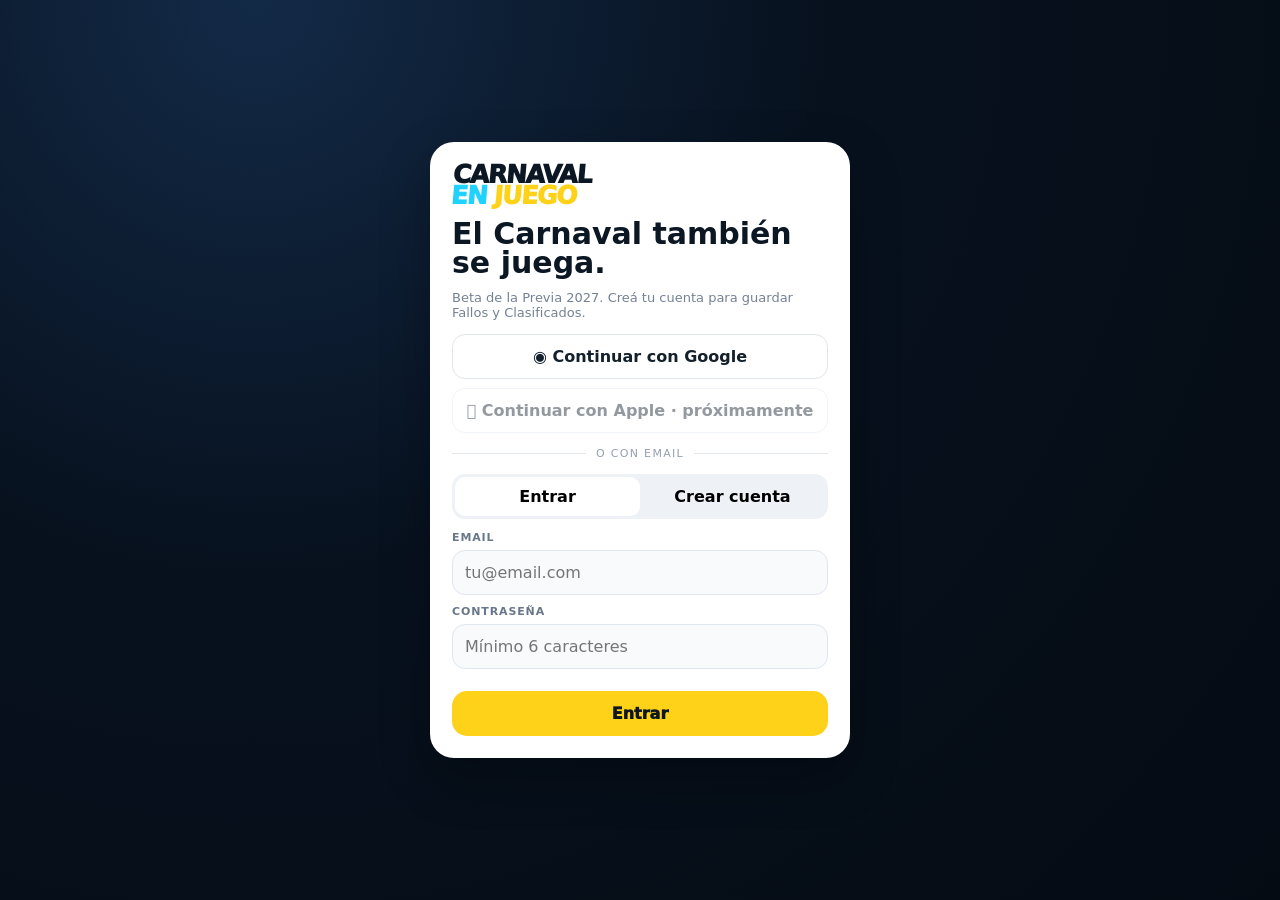
==== index (1).html @ a0b7b7b4 "Add files via upload" ====
<!doctype html>
<html lang="es">
<head>
<meta charset="utf-8">
<meta name="viewport" content="width=device-width,initial-scale=1,viewport-fit=cover">
<title>Carnaval en Juego</title>
<style>
:root{--bg:#07111e;--bg2:#0c1829;--card:#fff;--ink:#0c1724;--muted:#728094;--blue:#1477ff;--cyan:#21d2ff;--yellow:#ffd21a;--white:#f7fbff;--green:#18a66b;--red:#b6344b}
*{box-sizing:border-box}body{margin:0;font-family:Inter,ui-sans-serif,system-ui,-apple-system,BlinkMacSystemFont,"Segoe UI",sans-serif;background:radial-gradient(circle at 20% 0%,#132a47 0,#07111e 42%,#050b13 100%);color:var(--white);min-height:100vh}button,input,select{font:inherit}.hidden{display:none!important}.shell{max-width:470px;margin:0 auto;min-height:100vh;background:linear-gradient(180deg,#091522,#07111e);position:relative}.top{position:sticky;top:0;z-index:20;padding:12px 16px 10px;background:rgba(7,17,30,.96);border-bottom:1px solid rgba(255,255,255,.06)}.brand{display:flex;justify-content:space-between;align-items:center;gap:10px}.logo{font-weight:1000;line-height:.84;font-size:25px;letter-spacing:-.05em;transform:skew(-5deg)}.logo .b{color:var(--cyan)}.logo .c{color:var(--yellow)}.mini{font-size:10px;text-transform:uppercase;letter-spacing:.13em;color:#9cafc3}.screen{display:none;padding:14px 14px 98px}.screen.active{display:block}.page-title{font-size:28px;line-height:1;margin:6px 2px 6px;letter-spacing:-.04em}.page-sub{font-size:13px;color:#9cafc3;margin:0 2px 14px}.card{background:#fff;color:var(--ink);border-radius:20px;padding:16px;margin-bottom:12px;box-shadow:0 12px 30px rgba(0,0,0,.18)}.dark{background:#0f1d2e;color:#fff;border:1px solid rgba(255,255,255,.08)}.hero{overflow:hidden;position:relative;border-radius:24px;padding:22px;min-height:190px;background:radial-gradient(circle at 88% 16%,rgba(255,210,26,.28),transparent 24%),linear-gradient(145deg,#172c49,#0b1524 72%);border:1px solid rgba(255,255,255,.07)}.hero h1{font-size:35px;line-height:.95;margin:8px 0 12px;letter-spacing:-.05em}.hero p{color:#c0ccda;font-size:14px;line-height:1.45;max-width:320px}.kicker{font-size:11px;text-transform:uppercase;letter-spacing:.14em;font-weight:900;color:var(--yellow)}.row{display:flex;align-items:center;gap:12px}.space{justify-content:space-between}.title{font-size:16px;font-weight:900}.meta{font-size:12px;color:var(--muted)}.cta,.submit{border:0;border-radius:15px;padding:13px 16px;background:var(--yellow);color:#0d1722;font-weight:1000;cursor:pointer}.submit{width:100%;margin-top:12px}.cta.secondary{background:transparent;color:#fff;border:1px solid rgba(255,255,255,.18)}.cta.small{padding:8px 10px;border-radius:11px;font-size:12px}.cta.danger{background:#ffe7eb;color:#96273b}.bottom{position:fixed;bottom:0;left:50%;transform:translateX(-50%);width:min(470px,100%);z-index:30;display:grid;grid-template-columns:repeat(5,1fr);background:rgba(255,255,255,.98);border-top:1px solid #e6ebf0;padding:8px 4px calc(8px + env(safe-area-inset-bottom));box-shadow:0 -10px 24px rgba(0,0,0,.12)}.nav{border:0;background:transparent;color:#687687;font-size:10px;font-weight:800;display:flex;flex-direction:column;align-items:center;gap:4px}.nav span{font-size:20px}.nav.active{color:#101a27}.field{margin:10px 0}.field label{display:block;font-size:11px;font-weight:900;text-transform:uppercase;letter-spacing:.08em;color:#69778a;margin-bottom:6px}.field input,.field select{width:100%;border:1px solid #dfe6ee;border-radius:13px;padding:12px;background:#f8fafc;color:#14202c;outline:none}.auth{min-height:100vh;display:grid;place-items:center;padding:24px}.authbox{width:min(420px,100%);background:#fff;color:var(--ink);border-radius:24px;padding:22px;box-shadow:0 20px 50px rgba(0,0,0,.3)}.authbox h1{font-size:30px;line-height:.95;margin:14px 0 8px}.authbox p{color:#748195;font-size:13px}.auth-tabs{display:grid;grid-template-columns:1fr 1fr;background:#eef2f6;padding:3px;border-radius:13px;margin:12px 0}.auth-tabs button{border:0;background:transparent;padding:10px;border-radius:10px;font-weight:900}.auth-tabs button.active{background:#fff}.social{display:grid;gap:9px;margin:14px 0}.social button{width:100%;border:1px solid #dfe6ee;background:#fff;color:#14202c;border-radius:13px;padding:12px;font-weight:900;cursor:pointer;display:flex;align-items:center;justify-content:center;gap:10px}.social button:disabled{opacity:.45;cursor:not-allowed}.divider{display:flex;align-items:center;gap:10px;color:#94a0af;font-size:11px;text-transform:uppercase;letter-spacing:.12em;margin:14px 0}.divider:before,.divider:after{content:"";height:1px;background:#e3e8ee;flex:1}.notice{background:#fff8d7;color:#614d00;border-radius:14px;padding:11px;font-size:12px;margin:10px 0}.success{background:#e9f8f0;color:#146c43}.error{background:#fff0f2;color:#a6293a}.empty{text-align:center;padding:24px 12px;color:#768495}.toast{position:fixed;left:50%;bottom:88px;transform:translateX(-50%) translateY(24px);background:#0e1724;color:#fff;padding:11px 14px;border-radius:12px;opacity:0;pointer-events:none;transition:.2s;z-index:99}.toast.show{opacity:1;transform:translateX(-50%) translateY(0)}.badge{display:inline-flex;align-items:center;border-radius:999px;padding:5px 9px;font-size:10px;font-weight:900;background:#edf2f7;color:#425267}.badge.good{background:#e8f7ef;color:#13744b}.badge.warn{background:#fff4c8;color:#6c5700}.badge.dark{background:#17263a;color:#d9e4f2}.stack{display:grid;gap:9px}.list-row{display:flex;justify-content:space-between;gap:12px;align-items:flex-start;padding:11px 0;border-bottom:1px solid #edf1f5}.list-row:last-child{border-bottom:0}.list-main{min-width:0}.list-title{font-weight:900;font-size:14px}.list-meta{font-size:11px;color:#7a8797;margin-top:3px}.section-head{display:flex;align-items:center;justify-content:space-between;gap:10px;margin-bottom:9px}.section-head h2{font-size:17px;margin:0}.admin-summary{display:grid;grid-template-columns:repeat(2,1fr);gap:8px}.metric{background:#f4f7fa;border-radius:14px;padding:12px}.metric strong{display:block;font-size:24px;line-height:1}.metric span{display:block;font-size:10px;text-transform:uppercase;letter-spacing:.08em;color:#718092;margin-top:5px}.admin-back{border:0;background:transparent;color:#c5d1df;padding:3px 0 10px;font-weight:800}.admin-actions{display:grid;grid-template-columns:1fr 1fr;gap:8px}.subtle{font-size:11px;color:#8794a4;line-height:1.4}.quota-row{display:grid;grid-template-columns:1fr 92px;gap:10px;align-items:center;padding:7px 0}.quota-row input{width:100%;border:1px solid #dfe6ee;border-radius:11px;padding:9px}.toggle{display:flex;align-items:center;gap:8px;font-size:12px;color:#5d6a79}.toggle input{width:auto}.admin-card-title{font-size:18px;font-weight:1000;margin:0 0 5px}.admin-card-sub{font-size:12px;color:#748195;margin:0 0 12px}.linkbtn{border:0;background:none;color:#1267cf;font-weight:900;padding:0;cursor:pointer}.dark .linkbtn{color:#8cc8ff}
</style>
</head>
<body>
<div id="authView" class="auth">
  <div class="authbox">
    <div class="logo"><span>CARNAVAL</span><br><span class="b">EN</span> <span class="c">JUEGO</span></div>
    <h1>El Carnaval también se juega.</h1>
    <p>Beta de la Previa 2027. Creá tu cuenta para guardar Fallos y Clasificados.</p>
    <div class="social">
      <button id="googleBtn" type="button">◉ Continuar con Google</button>
      <button id="appleBtn" type="button" disabled> Continuar con Apple · próximamente</button>
    </div>
    <div class="divider">o con email</div>
    <div class="auth-tabs"><button id="tabLogin" class="active">Entrar</button><button id="tabSignup">Crear cuenta</button></div>
    <div class="field"><label>Email</label><input id="authEmail" type="email" placeholder="tu@email.com" autocomplete="email"></div>
    <div class="field"><label>Contraseña</label><input id="authPassword" type="password" minlength="6" placeholder="Mínimo 6 caracteres" autocomplete="current-password"></div>
    <button id="authSubmit" class="submit">Entrar</button>
    <div id="authNotice" class="notice hidden"></div>
  </div>
</div>
<div id="appView" class="shell hidden">
<header class="top"><div class="brand"><div class="logo"><span>CARNAVAL</span><br><span class="b">EN</span> <span class="c">JUEGO</span></div><div class="mini">PREVIA 2027</div></div></header>
<main>
<section id="inicio" class="screen active"><div class="hero"><div class="kicker">Previa 2027</div><h1>Tu Carnaval empieza antes.</h1><p>Hacé tus Fallos, seguí conjuntos y armá tus Clasificados para la Prueba de Admisión.</p></div><div class="card dark" style="margin-top:14px"><div class="kicker">Prueba de Admisión 2027</div><div class="title" style="font-size:22px;margin-top:6px">10–18 de noviembre</div><div id="homeEventStatus" class="meta">Preparación</div></div></section>
<section id="fallos" class="screen"><h1 class="page-title">Tus Fallos</h1><p class="page-sub">Después de cada actuación podrás registrar tu Fallo.</p><div id="fallosList" class="card"><div class="empty">Todavía no hay actuaciones habilitadas.</div></div></section>
<section id="conjuntos" class="screen"><h1 class="page-title">Conjuntos</h1><p class="page-sub">Participantes de la Prueba de Admisión 2027.</p><div id="ensembleList" class="card"><div class="empty">Todavía no hay conjuntos oficiales cargados.</div></div></section>
<section id="clasificados" class="screen"><h1 class="page-title">Tus Clasificados</h1><p id="predictionSub" class="page-sub">La ronda sigue en preparación.</p><div id="predictionList" class="card"><div class="empty">La habilitaremos cuando estén confirmados participantes y cupos.</div></div></section>
<section id="perfil" class="screen"><h1 class="page-title">Perfil</h1><p class="page-sub">Tu cuenta y preferencias de Carnaval en Juego.</p>
  <div class="card">
    <div class="title" id="profileEmail"></div><div class="meta" style="margin-top:5px">Cuenta autenticada</div>
    <div class="field"><label>Nombre visible</label><input id="profileName" placeholder="Tu nombre o alias"></div>
    <div class="field"><label>Tu conjunto principal</label><select id="profilePrimary"><option value="">No tengo uno</option></select></div>
    <button id="saveProfile" class="submit">Guardar perfil</button>
    <div id="profileNotice" class="notice hidden"></div>
  </div>
  <div id="adminAccessCard" class="card dark hidden"><div class="kicker">Administración</div><div class="title" style="margin:7px 0">Sos administrador</div><div class="meta">Cargá conjuntos, actuaciones, cupos y rubros sin tocar código.</div><button id="openAdmin" class="submit">Abrir panel admin</button></div>
  <button id="logoutBtn" class="cta secondary" style="width:100%">Cerrar sesión</button>
</section>
<section id="admin" class="screen">
  <button id="adminBack" class="admin-back">← Volver a Perfil</button>
  <h1 class="page-title">Panel Admin</h1><p class="page-sub">Configuración operativa de la Prueba de Admisión 2027.</p>
  <div class="card">
    <div class="section-head"><h2>Estado</h2><span id="adminEventBadge" class="badge warn">draft</span></div>
    <div class="admin-summary"><div class="metric"><strong id="metricEnsembles">0</strong><span>Conjuntos</span></div><div class="metric"><strong id="metricPerformances">0</strong><span>Actuaciones</span></div><div class="metric"><strong id="metricRubrics">0</strong><span>Rubros</span></div><div class="metric"><strong id="metricRules">0</strong><span>Cupos</span></div></div>
  </div>
  <div class="card">
    <h2 class="admin-card-title">Evento</h2><p class="admin-card-sub">Mantenelo en borrador hasta que la información esté confirmada.</p>
    <div class="field"><label>Estado del evento</label><select id="eventStatus"><option value="draft">Borrador</option><option value="open">Abierto</option><option value="closed">Cerrado</option><option value="archived">Archivado</option></select></div>
    <button id="saveEvent" class="submit">Guardar estado</button>
  </div>
  <div class="card">
    <h2 class="admin-card-title">Conjuntos</h2><p class="admin-card-sub">Alta de participantes confirmados. No cargamos ninguno hasta tener fuente oficial.</p>
    <div class="field"><label>Categoría</label><select id="ensembleCategory"></select></div>
    <div class="field"><label>Nombre del conjunto</label><input id="ensembleName" placeholder="Ej. La Trasnochada"></div>
    <button id="addEnsemble" class="submit">Agregar a la Prueba</button>
    <div id="adminEnsembleList" style="margin-top:10px"></div>
  </div>
  <div class="card">
    <h2 class="admin-card-title">Actuaciones</h2><p class="admin-card-sub">El horario oficial define automáticamente el corte “Antes de actuar”.</p>
    <div class="field"><label>Conjunto</label><select id="performanceParticipant"></select></div>
    <div class="field"><label>Hora oficial de inicio</label><input id="performanceStart" type="datetime-local"></div>
    <div class="field"><label>Hora estimada de fin</label><input id="performanceEnd" type="datetime-local"></div>
    <div class="field"><label>Escenario / sede</label><input id="performanceVenue" placeholder="Teatro de Verano"></div>
    <div class="field"><label>Etapa / referencia</label><input id="performanceStage" placeholder="Ej. Etapa 3"></div>
    <button id="addPerformance" class="submit">Guardar actuación</button>
    <div id="adminPerformanceList" style="margin-top:10px"></div>
  </div>
  <div class="card">
    <h2 class="admin-card-title">Tus Clasificados</h2><p class="admin-card-sub">Definí apertura, cierre y cantidad exacta de clasificados por categoría.</p>
    <div class="field"><label>Estado de la ronda</label><select id="roundStatus"><option value="draft">Borrador</option><option value="open">Abierta</option><option value="closed">Cerrada</option></select></div>
    <div class="field"><label>Apertura</label><input id="roundOpen" type="datetime-local"></div>
    <div class="field"><label>Cierre</label><input id="roundClose" type="datetime-local"></div>
    <div id="quotaRows"></div>
    <button id="saveRound" class="submit">Guardar ronda y cupos</button>
  </div>
  <div class="card">
    <h2 class="admin-card-title">Rubros de Fallo</h2><p class="admin-card-sub">Los rubros siguen siendo configurables hasta que cerremos el criterio de cada categoría.</p>
    <div class="field"><label>Categoría</label><select id="rubricCategory"></select></div>
    <div class="field"><label>Nombre del rubro</label><input id="rubricLabel" placeholder="Ej. Texto e interpretación"></div>
    <div class="admin-actions"><div class="field"><label>Peso</label><input id="rubricWeight" type="number" min="0.1" step="0.1" value="1"></div><div class="field"><label>Orden</label><input id="rubricOrder" type="number" min="0" step="1" value="1"></div></div>
    <label class="toggle"><input id="rubricActive" type="checkbox"> Activar este rubro para los Fallos</label>
    <button id="addRubric" class="submit">Agregar rubro</button>
    <div id="adminRubricList" style="margin-top:10px"></div>
  </div>
  <div class="card">
    <h2 class="admin-card-title">Historial</h2><p class="admin-card-sub">Últimos cambios hechos desde Administración.</p><div id="adminLogList"><div class="empty">Sin cambios todavía.</div></div>
  </div>
</section>
</main>
<nav class="bottom"><button class="nav active" data-screen="inicio"><span>⌂</span>Inicio</button><button class="nav" data-screen="fallos"><span>✦</span>Tus Fallos</button><button class="nav" data-screen="conjuntos"><span>◉</span>Conjuntos</button><button class="nav" data-screen="clasificados"><span>✓</span>Tus Clasif.</button><button class="nav" data-screen="perfil"><span>●</span>Perfil</button></nav>
</div>
<div id="toast" class="toast"></div>
<script>
const SUPABASE_URL='https://pxuddoytpekeunhuvqgo.supabase.co';
const SUPABASE_KEY='sb_publishable_iucwkSTyUg8_4je67wKQug_0MKK1snb';
const $=s=>document.querySelector(s), $$=s=>[...document.querySelectorAll(s)];
let signupMode=false;
let session=JSON.parse(localStorage.getItem('cej_session')||'null');
let state={categories:[],event:null,round:null,ensembles:[],participants:[],performances:[],rubrics:[],rules:[],profile:null,isAdmin:false,logs:[]};
async function hydrateOAuthSessionFromHash(){if(!location.hash||!location.hash.includes('access_token='))return;const p=new URLSearchParams(location.hash.slice(1));const access_token=p.get('access_token'),refresh_token=p.get('refresh_token');if(!access_token)return;const r=await fetch(SUPABASE_URL+'/auth/v1/user',{headers:{apikey:SUPABASE_KEY,Authorization:'Bearer '+access_token}});if(!r.ok)return;const user=await r.json();session={access_token,refresh_token,user,expires_in:Number(p.get('expires_in')||3600),token_type:p.get('token_type')||'bearer'};localStorage.setItem('cej_session',JSON.stringify(session));history.replaceState({},document.title,location.pathname+location.search)}
function socialLogin(provider){const redirect=location.origin+location.pathname;location.href=SUPABASE_URL+'/auth/v1/authorize?provider='+encodeURIComponent(provider)+'&redirect_to='+encodeURIComponent(redirect)}
function toast(m){const t=$('#toast');t.textContent=m;t.classList.add('show');setTimeout(()=>t.classList.remove('show'),2500)}
function notice(el,msg,type=''){el.textContent=msg;el.className='notice '+type}
function headers(auth=false,extra={}){const h={'apikey':SUPABASE_KEY,'Content-Type':'application/json',...extra};if(auth&&session?.access_token)h.Authorization='Bearer '+session.access_token;return h}
async function authSignup(email,password){const r=await fetch(SUPABASE_URL+'/auth/v1/signup',{method:'POST',headers:headers(),body:JSON.stringify({email,password})});const d=await r.json();if(!r.ok)throw new Error(d.msg||d.message||d.error_description||'No se pudo crear la cuenta');return d}
async function authLogin(email,password){const r=await fetch(SUPABASE_URL+'/auth/v1/token?grant_type=password',{method:'POST',headers:headers(),body:JSON.stringify({email,password})});const d=await r.json();if(!r.ok)throw new Error(d.msg||d.message||d.error_description||'No se pudo iniciar sesión');return d}
async function refreshSession(){if(!session?.refresh_token)return false;const r=await fetch(SUPABASE_URL+'/auth/v1/token?grant_type=refresh_token',{method:'POST',headers:headers(),body:JSON.stringify({refresh_token:session.refresh_token})});if(!r.ok)return false;session=await r.json();localStorage.setItem('cej_session',JSON.stringify(session));return true}
async function request(path,opts={}){let r=await fetch(SUPABASE_URL+path,{...opts,headers:headers(true,opts.headers||{})});if(r.status===401&&await refreshSession())r=await fetch(SUPABASE_URL+path,{...opts,headers:headers(true,opts.headers||{})});let d=null;const txt=await r.text();if(txt){try{d=JSON.parse(txt)}catch{d=txt}}if(!r.ok)throw new Error(d?.message||d?.hint||d?.error_description||String(d)||'Error del servidor');return d}
async function apiGet(table,query=''){return request('/rest/v1/'+table+(query?'?'+query:''),{method:'GET'})}
async function apiInsert(table,obj,query=''){return request('/rest/v1/'+table+(query?'?'+query:''),{method:'POST',headers:{Prefer:'return=representation'},body:JSON.stringify(obj)})}
async function apiPatch(table,query,obj){return request('/rest/v1/'+table+'?'+query,{method:'PATCH',headers:{Prefer:'return=representation'},body:JSON.stringify(obj)})}
async function apiDelete(table,query){return request('/rest/v1/'+table+'?'+query,{method:'DELETE',headers:{Prefer:'return=representation'}})}
function slugify(s){return s.normalize('NFD').replace(/[\u0300-\u036f]/g,'').toLowerCase().replace(/[^a-z0-9]+/g,'-').replace(/(^-|-$)/g,'')}
function localToIso(v){return v?new Date(v).toISOString():null}
function isoToLocal(v){if(!v)return'';const d=new Date(v);const off=d.getTimezoneOffset();return new Date(d.getTime()-off*60000).toISOString().slice(0,16)}
function esc(v){return String(v??'').replace(/[&<>'"]/g,c=>({'&':'&amp;','<':'&lt;','>':'&gt;',"'":'&#39;','"':'&quot;'}[c]))}
function showScreen(id){$$('.screen').forEach(x=>x.classList.remove('active'));$('#'+id).classList.add('active');$$('.nav').forEach(x=>x.classList.toggle('active',x.dataset.screen===id))}
function setAuthMode(v){signupMode=v;$('#tabLogin').classList.toggle('active',!v);$('#tabSignup').classList.toggle('active',v);$('#authSubmit').textContent=v?'Crear cuenta':'Entrar';$('#authPassword').setAttribute('autocomplete',v?'new-password':'current-password');$('#authNotice').classList.add('hidden')}
function renderSelectOptions(){const cats=state.categories.map(c=>`<option value="${c.id}">${esc(c.name)}</option>`).join('');$('#ensembleCategory').innerHTML=cats;$('#rubricCategory').innerHTML=cats;$('#profilePrimary').innerHTML='<option value="">No tengo uno</option>'+state.ensembles.map(e=>`<option value="${e.id}">${esc(e.name)}</option>`).join('');$('#performanceParticipant').innerHTML=state.participants.map(p=>{const e=state.ensembles.find(x=>x.id===p.ensemble_id);return `<option value="${p.id}">${esc(e?.name||'Conjunto')}</option>`}).join('')||'<option value="">Sin participantes</option>'}
function renderPublic(){
  $('#homeEventStatus').textContent=state.event?.status==='open'?'Abierto':state.event?.status==='closed'?'Cerrado':'Preparación';
  if(!state.ensembles.length)$('#ensembleList').innerHTML='<div class="empty">Todavía no hay conjuntos oficiales cargados.</div>';else $('#ensembleList').innerHTML=state.ensembles.map(e=>{const c=state.categories.find(x=>x.id===e.category_id);return `<div class="list-row"><div class="list-main"><div class="list-title">${esc(e.name)}</div><div class="list-meta">${esc(c?.name||'')}</div></div></div>`}).join('');
  const enabled=state.performances.filter(p=>p.status==='completed'||(p.fallos_open_at&&new Date(p.fallos_open_at)<=new Date()));
  $('#fallosList').innerHTML=enabled.length?enabled.map(p=>{const ep=state.participants.find(x=>x.id===p.event_participant_id);const e=state.ensembles.find(x=>x.id===ep?.ensemble_id);return `<div class="list-row"><div class="list-main"><div class="list-title">${esc(e?.name||'Conjunto')}</div><div class="list-meta">${new Date(p.scheduled_at).toLocaleString('es-UY')} · ${esc(p.venue||'')}</div></div><span class="badge good">Disponible</span></div>`}).join(''):'<div class="empty">Todavía no hay actuaciones habilitadas.</div>';
  if(!state.round||state.round.status==='draft'){$('#predictionSub').textContent='La ronda sigue en preparación.';$('#predictionList').innerHTML='<div class="empty">La habilitaremos cuando estén confirmados participantes y cupos.</div>'}else{$('#predictionSub').textContent=state.round.status==='open'?'La selección está abierta.':'La selección está cerrada.';$('#predictionList').innerHTML=state.categories.map(c=>{const rule=state.rules.find(r=>r.category_id===c.id);return `<div class="list-row"><div class="list-main"><div class="list-title">${esc(c.name)}</div><div class="list-meta">${rule?.selection_quota?`Elegí ${rule.selection_quota}`:'Cupo pendiente'}</div></div></div>`}).join('')}
}
function renderProfile(){$('#profileEmail').textContent=session?.user?.email||'Usuario';$('#profileName').value=state.profile?.display_name||'';$('#profilePrimary').value=state.profile?.primary_ensemble_id||'';$('#adminAccessCard').classList.toggle('hidden',!state.isAdmin)}
function renderAdmin(){if(!state.isAdmin)return;$('#metricEnsembles').textContent=state.ensembles.length;$('#metricPerformances').textContent=state.performances.length;$('#metricRubrics').textContent=state.rubrics.length;$('#metricRules').textContent=state.rules.filter(r=>r.selection_quota).length;$('#adminEventBadge').textContent=state.event?.status||'draft';$('#adminEventBadge').className='badge '+(state.event?.status==='open'?'good':'warn');$('#eventStatus').value=state.event?.status||'draft';$('#roundStatus').value=state.round?.status||'draft';$('#roundOpen').value=isoToLocal(state.round?.opens_at);$('#roundClose').value=isoToLocal(state.round?.closes_at);
  $('#adminEnsembleList').innerHTML=state.participants.length?state.participants.map(p=>{const e=state.ensembles.find(x=>x.id===p.ensemble_id),c=state.categories.find(x=>x.id===e?.category_id);return `<div class="list-row"><div class="list-main"><div class="list-title">${esc(e?.name)}</div><div class="list-meta">${esc(c?.name)} · ${esc(p.status)}</div></div><span class="badge">${esc(p.status)}</span></div>`}).join(''):'<div class="empty">Sin conjuntos cargados.</div>';
  $('#adminPerformanceList').innerHTML=state.performances.length?state.performances.slice().sort((a,b)=>new Date(a.scheduled_at)-new Date(b.scheduled_at)).map(p=>{const ep=state.participants.find(x=>x.id===p.event_participant_id),e=state.ensembles.find(x=>x.id===ep?.ensemble_id);return `<div class="list-row"><div class="list-main"><div class="list-title">${esc(e?.name)}</div><div class="list-meta">${new Date(p.scheduled_at).toLocaleString('es-UY')} · ${esc(p.venue||'Sin sede')} · ${esc(p.status)}</div></div></div>`}).join(''):'<div class="empty">Sin actuaciones.</div>';
  $('#quotaRows').innerHTML=state.categories.map(c=>{const r=state.rules.find(x=>x.category_id===c.id);return `<div class="quota-row"><div><div class="list-title">${esc(c.name)}</div><div class="list-meta">Cantidad exacta</div></div><input class="quotaInput" data-category="${c.id}" type="number" min="1" step="1" value="${r?.selection_quota||''}" placeholder="—"></div>`}).join('');
  const rc=$('#rubricCategory').value||state.categories[0]?.id;const rr=state.rubrics.filter(r=>r.category_id===rc).sort((a,b)=>a.sort_order-b.sort_order);$('#adminRubricList').innerHTML=rr.length?rr.map(r=>`<div class="list-row"><div class="list-main"><div class="list-title">${esc(r.label)}</div><div class="list-meta">Peso ${r.weight} · Orden ${r.sort_order}</div></div><button class="cta small ${r.is_active?'':'secondary'} rubricToggle" data-id="${r.id}" data-active="${r.is_active}">${r.is_active?'Activo':'Inactivo'}</button></div>`).join(''):'<div class="empty">Sin rubros en esta categoría.</div>';
  $$('.rubricToggle').forEach(b=>b.onclick=()=>toggleRubric(b.dataset.id,b.dataset.active!=='true'));
  $('#adminLogList').innerHTML=state.logs.length?state.logs.map(l=>`<div class="list-row"><div class="list-main"><div class="list-title">${esc(l.operation)} · ${esc(l.table_name)}</div><div class="list-meta">${new Date(l.changed_at).toLocaleString('es-UY')}</div></div></div>`).join(''):'<div class="empty">Sin cambios todavía.</div>';
}
async function loadState(){if(!session?.user)return;try{const [cats,events,rounds,ens,parts,perfs,rubs,rules,profiles,admins]=await Promise.all([
    apiGet('categories','select=*&order=sort_order.asc'),apiGet('events','select=*&slug=eq.prueba-admision&limit=1'),apiGet('prediction_rounds','select=*&slug=eq.clasificados-admision&limit=1'),apiGet('ensembles','select=*&order=name.asc'),apiGet('event_participants','select=*&order=sort_order.asc'),apiGet('performances','select=*&order=scheduled_at.asc'),apiGet('rubrics','select=*&order=sort_order.asc'),apiGet('prediction_round_category_rules','select=*'),apiGet('profiles','select=*&user_id=eq.'+session.user.id),apiGet('admin_users','select=user_id&user_id=eq.'+session.user.id)
  ]);state.categories=cats||[];state.event=events?.[0]||null;state.round=rounds?.[0]||null;state.ensembles=ens||[];state.participants=parts||[];state.performances=perfs||[];state.rubrics=rubs||[];state.rules=rules||[];state.profile=profiles?.[0]||null;state.isAdmin=!!admins?.length;if(state.isAdmin){try{state.logs=await apiGet('admin_change_log','select=id,table_name,operation,changed_at&order=changed_at.desc&limit=12')}catch{state.logs=[]}}renderSelectOptions();renderPublic();renderProfile();renderAdmin()}catch(e){toast(e.message)}}
async function showApp(){if(session?.user){$('#authView').classList.add('hidden');$('#appView').classList.remove('hidden');$('#profileEmail').textContent=session.user.email||'Usuario';await loadState()}else{$('#appView').classList.add('hidden');$('#authView').classList.remove('hidden')}}
async function toggleRubric(id,active){try{await apiPatch('rubrics','id=eq.'+id,{is_active:active});toast(active?'Rubro activado':'Rubro desactivado');await loadState()}catch(e){toast(e.message)}}
$('#tabLogin').onclick=()=>setAuthMode(false);$('#tabSignup').onclick=()=>setAuthMode(true);$('#googleBtn').onclick=()=>socialLogin('google');
$('#authSubmit').onclick=async()=>{const email=$('#authEmail').value.trim(),password=$('#authPassword').value;if(!email||password.length<6)return toast('Completá email y una contraseña de al menos 6 caracteres');$('#authSubmit').disabled=true;$('#authSubmit').textContent='Procesando...';try{if(signupMode){const d=await authSignup(email,password);if(d.access_token){session=d;localStorage.setItem('cej_session',JSON.stringify(session));await showApp()}else{notice($('#authNotice'),'Cuenta creada. Revisá tu email para confirmar el registro y después volvé acá para entrar.','success')}}else{session=await authLogin(email,password);localStorage.setItem('cej_session',JSON.stringify(session));await showApp();toast('Bienvenido')}}catch(e){notice($('#authNotice'),e.message,'error')}finally{$('#authSubmit').disabled=false;$('#authSubmit').textContent=signupMode?'Crear cuenta':'Entrar'}};
$('#logoutBtn').onclick=()=>{session=null;state.isAdmin=false;localStorage.removeItem('cej_session');showApp();toast('Sesión cerrada')};
$$('.nav').forEach(b=>b.onclick=()=>showScreen(b.dataset.screen));$('#openAdmin').onclick=()=>{showScreen('admin');renderAdmin()};$('#adminBack').onclick=()=>showScreen('perfil');
$('#saveProfile').onclick=async()=>{try{const body={display_name:$('#profileName').value.trim()||null,primary_ensemble_id:$('#profilePrimary').value||null,onboarding_complete:true};await apiPatch('profiles','user_id=eq.'+session.user.id,body);notice($('#profileNotice'),'Perfil guardado.','success');await loadState()}catch(e){notice($('#profileNotice'),e.message,'error')}};
$('#saveEvent').onclick=async()=>{if(!state.isAdmin||!state.event)return;try{await apiPatch('events','id=eq.'+state.event.id,{status:$('#eventStatus').value});toast('Evento actualizado');await loadState()}catch(e){toast(e.message)}};
$('#addEnsemble').onclick=async()=>{const name=$('#ensembleName').value.trim(),category_id=$('#ensembleCategory').value;if(!name||!category_id)return toast('Completá categoría y nombre');try{const created=await apiInsert('ensembles',{category_id,name,slug:slugify(name),is_active:true});const e=created?.[0];await apiInsert('event_participants',{event_id:state.event.id,ensemble_id:e.id,status:'registered',sort_order:state.participants.length+1});$('#ensembleName').value='';toast('Conjunto agregado');await loadState()}catch(e){toast(e.message)}};
$('#addPerformance').onclick=async()=>{const event_participant_id=$('#performanceParticipant').value,scheduled_at=localToIso($('#performanceStart').value),scheduled_end_at=localToIso($('#performanceEnd').value);if(!event_participant_id||!scheduled_at)return toast('Elegí conjunto y hora oficial');try{await apiInsert('performances',{event_id:state.event.id,event_participant_id,scheduled_at,scheduled_end_at,fallos_open_at:scheduled_end_at,venue:$('#performanceVenue').value.trim()||null,stage_label:$('#performanceStage').value.trim()||null,status:'scheduled'});$('#performanceStart').value='';$('#performanceEnd').value='';$('#performanceStage').value='';toast('Actuación guardada');await loadState()}catch(e){toast(e.message)}};
$('#saveRound').onclick=async()=>{if(!state.round)return;try{const status=$('#roundStatus').value,opens_at=localToIso($('#roundOpen').value),closes_at=localToIso($('#roundClose').value);if(status==='open'){const missing=state.categories.filter(c=>!Number(document.querySelector(`.quotaInput[data-category="${c.id}"]`)?.value));if(missing.length)return toast('Antes de abrir, cargá todos los cupos')}await apiPatch('prediction_rounds','id=eq.'+state.round.id,{status,opens_at,closes_at});for(const inp of $$('.quotaInput')){const category_id=inp.dataset.category,v=Number(inp.value||0),existing=state.rules.find(r=>r.category_id===category_id&&r.round_id===state.round.id);if(v>0){if(existing)await apiPatch('prediction_round_category_rules','id=eq.'+existing.id,{selection_quota:v});else await apiInsert('prediction_round_category_rules',{round_id:state.round.id,category_id,selection_quota:v})}else if(existing)await apiDelete('prediction_round_category_rules','id=eq.'+existing.id)}toast('Ronda guardada');await loadState()}catch(e){toast(e.message)}};
$('#rubricCategory').onchange=()=>renderAdmin();
$('#addRubric').onclick=async()=>{const category_id=$('#rubricCategory').value,label=$('#rubricLabel').value.trim(),weight=Number($('#rubricWeight').value||1),sort_order=Number($('#rubricOrder').value||0),is_active=$('#rubricActive').checked;if(!category_id||!label)return toast('Completá categoría y rubro');try{await apiInsert('rubrics',{category_id,slug:slugify(label),label,sort_order,weight,is_active});$('#rubricLabel').value='';$('#rubricActive').checked=false;toast('Rubro agregado');await loadState()}catch(e){toast(e.message)}};
(async()=>{await hydrateOAuthSessionFromHash();await showApp()})();
</script>
</body>
</html>
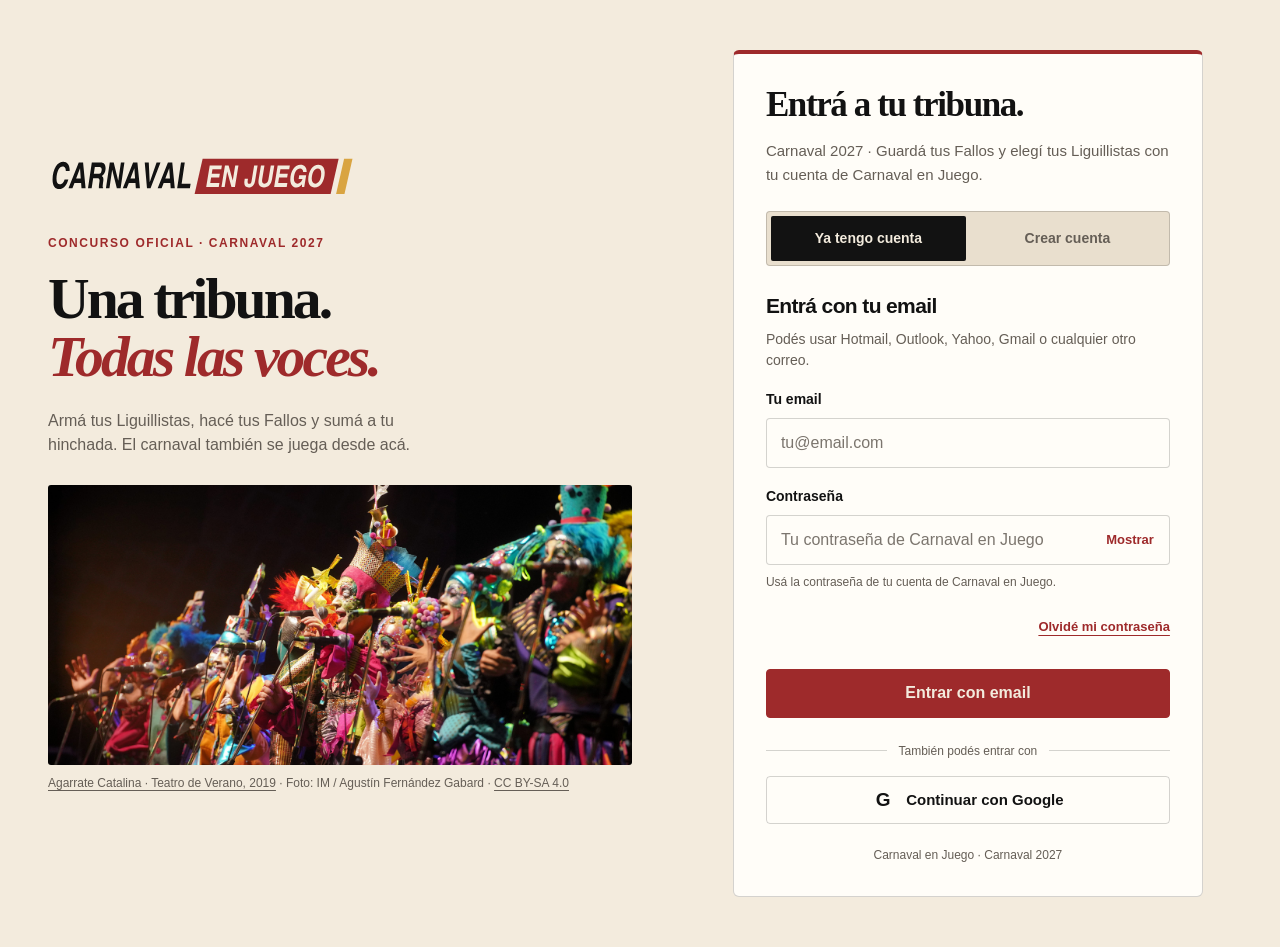
==== commit c8f9f23d: "Fix legacy mobile entry and refresh PWA updates Replace the old index (1).html application with a co" ====
--- a/index (1).html
+++ b/index (1).html
@@ -1,164 +1,8 @@
 <!doctype html>
-<html lang="es">
-<head>
-<meta charset="utf-8">
-<meta name="viewport" content="width=device-width,initial-scale=1,viewport-fit=cover">
-<title>Carnaval en Juego</title>
-<style>
-:root{--bg:#07111e;--bg2:#0c1829;--card:#fff;--ink:#0c1724;--muted:#728094;--blue:#1477ff;--cyan:#21d2ff;--yellow:#ffd21a;--white:#f7fbff;--green:#18a66b;--red:#b6344b}
-*{box-sizing:border-box}body{margin:0;font-family:Inter,ui-sans-serif,system-ui,-apple-system,BlinkMacSystemFont,"Segoe UI",sans-serif;background:radial-gradient(circle at 20% 0%,#132a47 0,#07111e 42%,#050b13 100%);color:var(--white);min-height:100vh}button,input,select{font:inherit}.hidden{display:none!important}.shell{max-width:470px;margin:0 auto;min-height:100vh;background:linear-gradient(180deg,#091522,#07111e);position:relative}.top{position:sticky;top:0;z-index:20;padding:12px 16px 10px;background:rgba(7,17,30,.96);border-bottom:1px solid rgba(255,255,255,.06)}.brand{display:flex;justify-content:space-between;align-items:center;gap:10px}.logo{font-weight:1000;line-height:.84;font-size:25px;letter-spacing:-.05em;transform:skew(-5deg)}.logo .b{color:var(--cyan)}.logo .c{color:var(--yellow)}.mini{font-size:10px;text-transform:uppercase;letter-spacing:.13em;color:#9cafc3}.screen{display:none;padding:14px 14px 98px}.screen.active{display:block}.page-title{font-size:28px;line-height:1;margin:6px 2px 6px;letter-spacing:-.04em}.page-sub{font-size:13px;color:#9cafc3;margin:0 2px 14px}.card{background:#fff;color:var(--ink);border-radius:20px;padding:16px;margin-bottom:12px;box-shadow:0 12px 30px rgba(0,0,0,.18)}.dark{background:#0f1d2e;color:#fff;border:1px solid rgba(255,255,255,.08)}.hero{overflow:hidden;position:relative;border-radius:24px;padding:22px;min-height:190px;background:radial-gradient(circle at 88% 16%,rgba(255,210,26,.28),transparent 24%),linear-gradient(145deg,#172c49,#0b1524 72%);border:1px solid rgba(255,255,255,.07)}.hero h1{font-size:35px;line-height:.95;margin:8px 0 12px;letter-spacing:-.05em}.hero p{color:#c0ccda;font-size:14px;line-height:1.45;max-width:320px}.kicker{font-size:11px;text-transform:uppercase;letter-spacing:.14em;font-weight:900;color:var(--yellow)}.row{display:flex;align-items:center;gap:12px}.space{justify-content:space-between}.title{font-size:16px;font-weight:900}.meta{font-size:12px;color:var(--muted)}.cta,.submit{border:0;border-radius:15px;padding:13px 16px;background:var(--yellow);color:#0d1722;font-weight:1000;cursor:pointer}.submit{width:100%;margin-top:12px}.cta.secondary{background:transparent;color:#fff;border:1px solid rgba(255,255,255,.18)}.cta.small{padding:8px 10px;border-radius:11px;font-size:12px}.cta.danger{background:#ffe7eb;color:#96273b}.bottom{position:fixed;bottom:0;left:50%;transform:translateX(-50%);width:min(470px,100%);z-index:30;display:grid;grid-template-columns:repeat(5,1fr);background:rgba(255,255,255,.98);border-top:1px solid #e6ebf0;padding:8px 4px calc(8px + env(safe-area-inset-bottom));box-shadow:0 -10px 24px rgba(0,0,0,.12)}.nav{border:0;background:transparent;color:#687687;font-size:10px;font-weight:800;display:flex;flex-direction:column;align-items:center;gap:4px}.nav span{font-size:20px}.nav.active{color:#101a27}.field{margin:10px 0}.field label{display:block;font-size:11px;font-weight:900;text-transform:uppercase;letter-spacing:.08em;color:#69778a;margin-bottom:6px}.field input,.field select{width:100%;border:1px solid #dfe6ee;border-radius:13px;padding:12px;background:#f8fafc;color:#14202c;outline:none}.auth{min-height:100vh;display:grid;place-items:center;padding:24px}.authbox{width:min(420px,100%);background:#fff;color:var(--ink);border-radius:24px;padding:22px;box-shadow:0 20px 50px rgba(0,0,0,.3)}.authbox h1{font-size:30px;line-height:.95;margin:14px 0 8px}.authbox p{color:#748195;font-size:13px}.auth-tabs{display:grid;grid-template-columns:1fr 1fr;background:#eef2f6;padding:3px;border-radius:13px;margin:12px 0}.auth-tabs button{border:0;background:transparent;padding:10px;border-radius:10px;font-weight:900}.auth-tabs button.active{background:#fff}.social{display:grid;gap:9px;margin:14px 0}.social button{width:100%;border:1px solid #dfe6ee;background:#fff;color:#14202c;border-radius:13px;padding:12px;font-weight:900;cursor:pointer;display:flex;align-items:center;justify-content:center;gap:10px}.social button:disabled{opacity:.45;cursor:not-allowed}.divider{display:flex;align-items:center;gap:10px;color:#94a0af;font-size:11px;text-transform:uppercase;letter-spacing:.12em;margin:14px 0}.divider:before,.divider:after{content:"";height:1px;background:#e3e8ee;flex:1}.notice{background:#fff8d7;color:#614d00;border-radius:14px;padding:11px;font-size:12px;margin:10px 0}.success{background:#e9f8f0;color:#146c43}.error{background:#fff0f2;color:#a6293a}.empty{text-align:center;padding:24px 12px;color:#768495}.toast{position:fixed;left:50%;bottom:88px;transform:translateX(-50%) translateY(24px);background:#0e1724;color:#fff;padding:11px 14px;border-radius:12px;opacity:0;pointer-events:none;transition:.2s;z-index:99}.toast.show{opacity:1;transform:translateX(-50%) translateY(0)}.badge{display:inline-flex;align-items:center;border-radius:999px;padding:5px 9px;font-size:10px;font-weight:900;background:#edf2f7;color:#425267}.badge.good{background:#e8f7ef;color:#13744b}.badge.warn{background:#fff4c8;color:#6c5700}.badge.dark{background:#17263a;color:#d9e4f2}.stack{display:grid;gap:9px}.list-row{display:flex;justify-content:space-between;gap:12px;align-items:flex-start;padding:11px 0;border-bottom:1px solid #edf1f5}.list-row:last-child{border-bottom:0}.list-main{min-width:0}.list-title{font-weight:900;font-size:14px}.list-meta{font-size:11px;color:#7a8797;margin-top:3px}.section-head{display:flex;align-items:center;justify-content:space-between;gap:10px;margin-bottom:9px}.section-head h2{font-size:17px;margin:0}.admin-summary{display:grid;grid-template-columns:repeat(2,1fr);gap:8px}.metric{background:#f4f7fa;border-radius:14px;padding:12px}.metric strong{display:block;font-size:24px;line-height:1}.metric span{display:block;font-size:10px;text-transform:uppercase;letter-spacing:.08em;color:#718092;margin-top:5px}.admin-back{border:0;background:transparent;color:#c5d1df;padding:3px 0 10px;font-weight:800}.admin-actions{display:grid;grid-template-columns:1fr 1fr;gap:8px}.subtle{font-size:11px;color:#8794a4;line-height:1.4}.quota-row{display:grid;grid-template-columns:1fr 92px;gap:10px;align-items:center;padding:7px 0}.quota-row input{width:100%;border:1px solid #dfe6ee;border-radius:11px;padding:9px}.toggle{display:flex;align-items:center;gap:8px;font-size:12px;color:#5d6a79}.toggle input{width:auto}.admin-card-title{font-size:18px;font-weight:1000;margin:0 0 5px}.admin-card-sub{font-size:12px;color:#748195;margin:0 0 12px}.linkbtn{border:0;background:none;color:#1267cf;font-weight:900;padding:0;cursor:pointer}.dark .linkbtn{color:#8cc8ff}
-</style>
-</head>
-<body>
-<div id="authView" class="auth">
-  <div class="authbox">
-    <div class="logo"><span>CARNAVAL</span><br><span class="b">EN</span> <span class="c">JUEGO</span></div>
-    <h1>El Carnaval también se juega.</h1>
-    <p>Beta de la Previa 2027. Creá tu cuenta para guardar Fallos y Clasificados.</p>
-    <div class="social">
-      <button id="googleBtn" type="button">◉ Continuar con Google</button>
-      <button id="appleBtn" type="button" disabled> Continuar con Apple · próximamente</button>
-    </div>
-    <div class="divider">o con email</div>
-    <div class="auth-tabs"><button id="tabLogin" class="active">Entrar</button><button id="tabSignup">Crear cuenta</button></div>
-    <div class="field"><label>Email</label><input id="authEmail" type="email" placeholder="tu@email.com" autocomplete="email"></div>
-    <div class="field"><label>Contraseña</label><input id="authPassword" type="password" minlength="6" placeholder="Mínimo 6 caracteres" autocomplete="current-password"></div>
-    <button id="authSubmit" class="submit">Entrar</button>
-    <div id="authNotice" class="notice hidden"></div>
-  </div>
-</div>
-<div id="appView" class="shell hidden">
-<header class="top"><div class="brand"><div class="logo"><span>CARNAVAL</span><br><span class="b">EN</span> <span class="c">JUEGO</span></div><div class="mini">PREVIA 2027</div></div></header>
-<main>
-<section id="inicio" class="screen active"><div class="hero"><div class="kicker">Previa 2027</div><h1>Tu Carnaval empieza antes.</h1><p>Hacé tus Fallos, seguí conjuntos y armá tus Clasificados para la Prueba de Admisión.</p></div><div class="card dark" style="margin-top:14px"><div class="kicker">Prueba de Admisión 2027</div><div class="title" style="font-size:22px;margin-top:6px">10–18 de noviembre</div><div id="homeEventStatus" class="meta">Preparación</div></div></section>
-<section id="fallos" class="screen"><h1 class="page-title">Tus Fallos</h1><p class="page-sub">Después de cada actuación podrás registrar tu Fallo.</p><div id="fallosList" class="card"><div class="empty">Todavía no hay actuaciones habilitadas.</div></div></section>
-<section id="conjuntos" class="screen"><h1 class="page-title">Conjuntos</h1><p class="page-sub">Participantes de la Prueba de Admisión 2027.</p><div id="ensembleList" class="card"><div class="empty">Todavía no hay conjuntos oficiales cargados.</div></div></section>
-<section id="clasificados" class="screen"><h1 class="page-title">Tus Clasificados</h1><p id="predictionSub" class="page-sub">La ronda sigue en preparación.</p><div id="predictionList" class="card"><div class="empty">La habilitaremos cuando estén confirmados participantes y cupos.</div></div></section>
-<section id="perfil" class="screen"><h1 class="page-title">Perfil</h1><p class="page-sub">Tu cuenta y preferencias de Carnaval en Juego.</p>
-  <div class="card">
-    <div class="title" id="profileEmail"></div><div class="meta" style="margin-top:5px">Cuenta autenticada</div>
-    <div class="field"><label>Nombre visible</label><input id="profileName" placeholder="Tu nombre o alias"></div>
-    <div class="field"><label>Tu conjunto principal</label><select id="profilePrimary"><option value="">No tengo uno</option></select></div>
-    <button id="saveProfile" class="submit">Guardar perfil</button>
-    <div id="profileNotice" class="notice hidden"></div>
-  </div>
-  <div id="adminAccessCard" class="card dark hidden"><div class="kicker">Administración</div><div class="title" style="margin:7px 0">Sos administrador</div><div class="meta">Cargá conjuntos, actuaciones, cupos y rubros sin tocar código.</div><button id="openAdmin" class="submit">Abrir panel admin</button></div>
-  <button id="logoutBtn" class="cta secondary" style="width:100%">Cerrar sesión</button>
-</section>
-<section id="admin" class="screen">
-  <button id="adminBack" class="admin-back">← Volver a Perfil</button>
-  <h1 class="page-title">Panel Admin</h1><p class="page-sub">Configuración operativa de la Prueba de Admisión 2027.</p>
-  <div class="card">
-    <div class="section-head"><h2>Estado</h2><span id="adminEventBadge" class="badge warn">draft</span></div>
-    <div class="admin-summary"><div class="metric"><strong id="metricEnsembles">0</strong><span>Conjuntos</span></div><div class="metric"><strong id="metricPerformances">0</strong><span>Actuaciones</span></div><div class="metric"><strong id="metricRubrics">0</strong><span>Rubros</span></div><div class="metric"><strong id="metricRules">0</strong><span>Cupos</span></div></div>
-  </div>
-  <div class="card">
-    <h2 class="admin-card-title">Evento</h2><p class="admin-card-sub">Mantenelo en borrador hasta que la información esté confirmada.</p>
-    <div class="field"><label>Estado del evento</label><select id="eventStatus"><option value="draft">Borrador</option><option value="open">Abierto</option><option value="closed">Cerrado</option><option value="archived">Archivado</option></select></div>
-    <button id="saveEvent" class="submit">Guardar estado</button>
-  </div>
-  <div class="card">
-    <h2 class="admin-card-title">Conjuntos</h2><p class="admin-card-sub">Alta de participantes confirmados. No cargamos ninguno hasta tener fuente oficial.</p>
-    <div class="field"><label>Categoría</label><select id="ensembleCategory"></select></div>
-    <div class="field"><label>Nombre del conjunto</label><input id="ensembleName" placeholder="Ej. La Trasnochada"></div>
-    <button id="addEnsemble" class="submit">Agregar a la Prueba</button>
-    <div id="adminEnsembleList" style="margin-top:10px"></div>
-  </div>
-  <div class="card">
-    <h2 class="admin-card-title">Actuaciones</h2><p class="admin-card-sub">El horario oficial define automáticamente el corte “Antes de actuar”.</p>
-    <div class="field"><label>Conjunto</label><select id="performanceParticipant"></select></div>
-    <div class="field"><label>Hora oficial de inicio</label><input id="performanceStart" type="datetime-local"></div>
-    <div class="field"><label>Hora estimada de fin</label><input id="performanceEnd" type="datetime-local"></div>
-    <div class="field"><label>Escenario / sede</label><input id="performanceVenue" placeholder="Teatro de Verano"></div>
-    <div class="field"><label>Etapa / referencia</label><input id="performanceStage" placeholder="Ej. Etapa 3"></div>
-    <button id="addPerformance" class="submit">Guardar actuación</button>
-    <div id="adminPerformanceList" style="margin-top:10px"></div>
-  </div>
-  <div class="card">
-    <h2 class="admin-card-title">Tus Clasificados</h2><p class="admin-card-sub">Definí apertura, cierre y cantidad exacta de clasificados por categoría.</p>
-    <div class="field"><label>Estado de la ronda</label><select id="roundStatus"><option value="draft">Borrador</option><option value="open">Abierta</option><option value="closed">Cerrada</option></select></div>
-    <div class="field"><label>Apertura</label><input id="roundOpen" type="datetime-local"></div>
-    <div class="field"><label>Cierre</label><input id="roundClose" type="datetime-local"></div>
-    <div id="quotaRows"></div>
-    <button id="saveRound" class="submit">Guardar ronda y cupos</button>
-  </div>
-  <div class="card">
-    <h2 class="admin-card-title">Rubros de Fallo</h2><p class="admin-card-sub">Los rubros siguen siendo configurables hasta que cerremos el criterio de cada categoría.</p>
-    <div class="field"><label>Categoría</label><select id="rubricCategory"></select></div>
-    <div class="field"><label>Nombre del rubro</label><input id="rubricLabel" placeholder="Ej. Texto e interpretación"></div>
-    <div class="admin-actions"><div class="field"><label>Peso</label><input id="rubricWeight" type="number" min="0.1" step="0.1" value="1"></div><div class="field"><label>Orden</label><input id="rubricOrder" type="number" min="0" step="1" value="1"></div></div>
-    <label class="toggle"><input id="rubricActive" type="checkbox"> Activar este rubro para los Fallos</label>
-    <button id="addRubric" class="submit">Agregar rubro</button>
-    <div id="adminRubricList" style="margin-top:10px"></div>
-  </div>
-  <div class="card">
-    <h2 class="admin-card-title">Historial</h2><p class="admin-card-sub">Últimos cambios hechos desde Administración.</p><div id="adminLogList"><div class="empty">Sin cambios todavía.</div></div>
-  </div>
-</section>
-</main>
-<nav class="bottom"><button class="nav active" data-screen="inicio"><span>⌂</span>Inicio</button><button class="nav" data-screen="fallos"><span>✦</span>Tus Fallos</button><button class="nav" data-screen="conjuntos"><span>◉</span>Conjuntos</button><button class="nav" data-screen="clasificados"><span>✓</span>Tus Clasif.</button><button class="nav" data-screen="perfil"><span>●</span>Perfil</button></nav>
-</div>
-<div id="toast" class="toast"></div>
-<script>
-const SUPABASE_URL='https://pxuddoytpekeunhuvqgo.supabase.co';
-const SUPABASE_KEY='sb_publishable_iucwkSTyUg8_4je67wKQug_0MKK1snb';
-const $=s=>document.querySelector(s), $$=s=>[...document.querySelectorAll(s)];
-let signupMode=false;
-let session=JSON.parse(localStorage.getItem('cej_session')||'null');
-let state={categories:[],event:null,round:null,ensembles:[],participants:[],performances:[],rubrics:[],rules:[],profile:null,isAdmin:false,logs:[]};
-async function hydrateOAuthSessionFromHash(){if(!location.hash||!location.hash.includes('access_token='))return;const p=new URLSearchParams(location.hash.slice(1));const access_token=p.get('access_token'),refresh_token=p.get('refresh_token');if(!access_token)return;const r=await fetch(SUPABASE_URL+'/auth/v1/user',{headers:{apikey:SUPABASE_KEY,Authorization:'Bearer '+access_token}});if(!r.ok)return;const user=await r.json();session={access_token,refresh_token,user,expires_in:Number(p.get('expires_in')||3600),token_type:p.get('token_type')||'bearer'};localStorage.setItem('cej_session',JSON.stringify(session));history.replaceState({},document.title,location.pathname+location.search)}
-function socialLogin(provider){const redirect=location.origin+location.pathname;location.href=SUPABASE_URL+'/auth/v1/authorize?provider='+encodeURIComponent(provider)+'&redirect_to='+encodeURIComponent(redirect)}
-function toast(m){const t=$('#toast');t.textContent=m;t.classList.add('show');setTimeout(()=>t.classList.remove('show'),2500)}
-function notice(el,msg,type=''){el.textContent=msg;el.className='notice '+type}
-function headers(auth=false,extra={}){const h={'apikey':SUPABASE_KEY,'Content-Type':'application/json',...extra};if(auth&&session?.access_token)h.Authorization='Bearer '+session.access_token;return h}
-async function authSignup(email,password){const r=await fetch(SUPABASE_URL+'/auth/v1/signup',{method:'POST',headers:headers(),body:JSON.stringify({email,password})});const d=await r.json();if(!r.ok)throw new Error(d.msg||d.message||d.error_description||'No se pudo crear la cuenta');return d}
-async function authLogin(email,password){const r=await fetch(SUPABASE_URL+'/auth/v1/token?grant_type=password',{method:'POST',headers:headers(),body:JSON.stringify({email,password})});const d=await r.json();if(!r.ok)throw new Error(d.msg||d.message||d.error_description||'No se pudo iniciar sesión');return d}
-async function refreshSession(){if(!session?.refresh_token)return false;const r=await fetch(SUPABASE_URL+'/auth/v1/token?grant_type=refresh_token',{method:'POST',headers:headers(),body:JSON.stringify({refresh_token:session.refresh_token})});if(!r.ok)return false;session=await r.json();localStorage.setItem('cej_session',JSON.stringify(session));return true}
-async function request(path,opts={}){let r=await fetch(SUPABASE_URL+path,{...opts,headers:headers(true,opts.headers||{})});if(r.status===401&&await refreshSession())r=await fetch(SUPABASE_URL+path,{...opts,headers:headers(true,opts.headers||{})});let d=null;const txt=await r.text();if(txt){try{d=JSON.parse(txt)}catch{d=txt}}if(!r.ok)throw new Error(d?.message||d?.hint||d?.error_description||String(d)||'Error del servidor');return d}
-async function apiGet(table,query=''){return request('/rest/v1/'+table+(query?'?'+query:''),{method:'GET'})}
-async function apiInsert(table,obj,query=''){return request('/rest/v1/'+table+(query?'?'+query:''),{method:'POST',headers:{Prefer:'return=representation'},body:JSON.stringify(obj)})}
-async function apiPatch(table,query,obj){return request('/rest/v1/'+table+'?'+query,{method:'PATCH',headers:{Prefer:'return=representation'},body:JSON.stringify(obj)})}
-async function apiDelete(table,query){return request('/rest/v1/'+table+'?'+query,{method:'DELETE',headers:{Prefer:'return=representation'}})}
-function slugify(s){return s.normalize('NFD').replace(/[\u0300-\u036f]/g,'').toLowerCase().replace(/[^a-z0-9]+/g,'-').replace(/(^-|-$)/g,'')}
-function localToIso(v){return v?new Date(v).toISOString():null}
-function isoToLocal(v){if(!v)return'';const d=new Date(v);const off=d.getTimezoneOffset();return new Date(d.getTime()-off*60000).toISOString().slice(0,16)}
-function esc(v){return String(v??'').replace(/[&<>'"]/g,c=>({'&':'&amp;','<':'&lt;','>':'&gt;',"'":'&#39;','"':'&quot;'}[c]))}
-function showScreen(id){$$('.screen').forEach(x=>x.classList.remove('active'));$('#'+id).classList.add('active');$$('.nav').forEach(x=>x.classList.toggle('active',x.dataset.screen===id))}
-function setAuthMode(v){signupMode=v;$('#tabLogin').classList.toggle('active',!v);$('#tabSignup').classList.toggle('active',v);$('#authSubmit').textContent=v?'Crear cuenta':'Entrar';$('#authPassword').setAttribute('autocomplete',v?'new-password':'current-password');$('#authNotice').classList.add('hidden')}
-function renderSelectOptions(){const cats=state.categories.map(c=>`<option value="${c.id}">${esc(c.name)}</option>`).join('');$('#ensembleCategory').innerHTML=cats;$('#rubricCategory').innerHTML=cats;$('#profilePrimary').innerHTML='<option value="">No tengo uno</option>'+state.ensembles.map(e=>`<option value="${e.id}">${esc(e.name)}</option>`).join('');$('#performanceParticipant').innerHTML=state.participants.map(p=>{const e=state.ensembles.find(x=>x.id===p.ensemble_id);return `<option value="${p.id}">${esc(e?.name||'Conjunto')}</option>`}).join('')||'<option value="">Sin participantes</option>'}
-function renderPublic(){
-  $('#homeEventStatus').textContent=state.event?.status==='open'?'Abierto':state.event?.status==='closed'?'Cerrado':'Preparación';
-  if(!state.ensembles.length)$('#ensembleList').innerHTML='<div class="empty">Todavía no hay conjuntos oficiales cargados.</div>';else $('#ensembleList').innerHTML=state.ensembles.map(e=>{const c=state.categories.find(x=>x.id===e.category_id);return `<div class="list-row"><div class="list-main"><div class="list-title">${esc(e.name)}</div><div class="list-meta">${esc(c?.name||'')}</div></div></div>`}).join('');
-  const enabled=state.performances.filter(p=>p.status==='completed'||(p.fallos_open_at&&new Date(p.fallos_open_at)<=new Date()));
-  $('#fallosList').innerHTML=enabled.length?enabled.map(p=>{const ep=state.participants.find(x=>x.id===p.event_participant_id);const e=state.ensembles.find(x=>x.id===ep?.ensemble_id);return `<div class="list-row"><div class="list-main"><div class="list-title">${esc(e?.name||'Conjunto')}</div><div class="list-meta">${new Date(p.scheduled_at).toLocaleString('es-UY')} · ${esc(p.venue||'')}</div></div><span class="badge good">Disponible</span></div>`}).join(''):'<div class="empty">Todavía no hay actuaciones habilitadas.</div>';
-  if(!state.round||state.round.status==='draft'){$('#predictionSub').textContent='La ronda sigue en preparación.';$('#predictionList').innerHTML='<div class="empty">La habilitaremos cuando estén confirmados participantes y cupos.</div>'}else{$('#predictionSub').textContent=state.round.status==='open'?'La selección está abierta.':'La selección está cerrada.';$('#predictionList').innerHTML=state.categories.map(c=>{const rule=state.rules.find(r=>r.category_id===c.id);return `<div class="list-row"><div class="list-main"><div class="list-title">${esc(c.name)}</div><div class="list-meta">${rule?.selection_quota?`Elegí ${rule.selection_quota}`:'Cupo pendiente'}</div></div></div>`}).join('')}
-}
-function renderProfile(){$('#profileEmail').textContent=session?.user?.email||'Usuario';$('#profileName').value=state.profile?.display_name||'';$('#profilePrimary').value=state.profile?.primary_ensemble_id||'';$('#adminAccessCard').classList.toggle('hidden',!state.isAdmin)}
-function renderAdmin(){if(!state.isAdmin)return;$('#metricEnsembles').textContent=state.ensembles.length;$('#metricPerformances').textContent=state.performances.length;$('#metricRubrics').textContent=state.rubrics.length;$('#metricRules').textContent=state.rules.filter(r=>r.selection_quota).length;$('#adminEventBadge').textContent=state.event?.status||'draft';$('#adminEventBadge').className='badge '+(state.event?.status==='open'?'good':'warn');$('#eventStatus').value=state.event?.status||'draft';$('#roundStatus').value=state.round?.status||'draft';$('#roundOpen').value=isoToLocal(state.round?.opens_at);$('#roundClose').value=isoToLocal(state.round?.closes_at);
-  $('#adminEnsembleList').innerHTML=state.participants.length?state.participants.map(p=>{const e=state.ensembles.find(x=>x.id===p.ensemble_id),c=state.categories.find(x=>x.id===e?.category_id);return `<div class="list-row"><div class="list-main"><div class="list-title">${esc(e?.name)}</div><div class="list-meta">${esc(c?.name)} · ${esc(p.status)}</div></div><span class="badge">${esc(p.status)}</span></div>`}).join(''):'<div class="empty">Sin conjuntos cargados.</div>';
-  $('#adminPerformanceList').innerHTML=state.performances.length?state.performances.slice().sort((a,b)=>new Date(a.scheduled_at)-new Date(b.scheduled_at)).map(p=>{const ep=state.participants.find(x=>x.id===p.event_participant_id),e=state.ensembles.find(x=>x.id===ep?.ensemble_id);return `<div class="list-row"><div class="list-main"><div class="list-title">${esc(e?.name)}</div><div class="list-meta">${new Date(p.scheduled_at).toLocaleString('es-UY')} · ${esc(p.venue||'Sin sede')} · ${esc(p.status)}</div></div></div>`}).join(''):'<div class="empty">Sin actuaciones.</div>';
-  $('#quotaRows').innerHTML=state.categories.map(c=>{const r=state.rules.find(x=>x.category_id===c.id);return `<div class="quota-row"><div><div class="list-title">${esc(c.name)}</div><div class="list-meta">Cantidad exacta</div></div><input class="quotaInput" data-category="${c.id}" type="number" min="1" step="1" value="${r?.selection_quota||''}" placeholder="—"></div>`}).join('');
-  const rc=$('#rubricCategory').value||state.categories[0]?.id;const rr=state.rubrics.filter(r=>r.category_id===rc).sort((a,b)=>a.sort_order-b.sort_order);$('#adminRubricList').innerHTML=rr.length?rr.map(r=>`<div class="list-row"><div class="list-main"><div class="list-title">${esc(r.label)}</div><div class="list-meta">Peso ${r.weight} · Orden ${r.sort_order}</div></div><button class="cta small ${r.is_active?'':'secondary'} rubricToggle" data-id="${r.id}" data-active="${r.is_active}">${r.is_active?'Activo':'Inactivo'}</button></div>`).join(''):'<div class="empty">Sin rubros en esta categoría.</div>';
-  $$('.rubricToggle').forEach(b=>b.onclick=()=>toggleRubric(b.dataset.id,b.dataset.active!=='true'));
-  $('#adminLogList').innerHTML=state.logs.length?state.logs.map(l=>`<div class="list-row"><div class="list-main"><div class="list-title">${esc(l.operation)} · ${esc(l.table_name)}</div><div class="list-meta">${new Date(l.changed_at).toLocaleString('es-UY')}</div></div></div>`).join(''):'<div class="empty">Sin cambios todavía.</div>';
-}
-async function loadState(){if(!session?.user)return;try{const [cats,events,rounds,ens,parts,perfs,rubs,rules,profiles,admins]=await Promise.all([
-    apiGet('categories','select=*&order=sort_order.asc'),apiGet('events','select=*&slug=eq.prueba-admision&limit=1'),apiGet('prediction_rounds','select=*&slug=eq.clasificados-admision&limit=1'),apiGet('ensembles','select=*&order=name.asc'),apiGet('event_participants','select=*&order=sort_order.asc'),apiGet('performances','select=*&order=scheduled_at.asc'),apiGet('rubrics','select=*&order=sort_order.asc'),apiGet('prediction_round_category_rules','select=*'),apiGet('profiles','select=*&user_id=eq.'+session.user.id),apiGet('admin_users','select=user_id&user_id=eq.'+session.user.id)
-  ]);state.categories=cats||[];state.event=events?.[0]||null;state.round=rounds?.[0]||null;state.ensembles=ens||[];state.participants=parts||[];state.performances=perfs||[];state.rubrics=rubs||[];state.rules=rules||[];state.profile=profiles?.[0]||null;state.isAdmin=!!admins?.length;if(state.isAdmin){try{state.logs=await apiGet('admin_change_log','select=id,table_name,operation,changed_at&order=changed_at.desc&limit=12')}catch{state.logs=[]}}renderSelectOptions();renderPublic();renderProfile();renderAdmin()}catch(e){toast(e.message)}}
-async function showApp(){if(session?.user){$('#authView').classList.add('hidden');$('#appView').classList.remove('hidden');$('#profileEmail').textContent=session.user.email||'Usuario';await loadState()}else{$('#appView').classList.add('hidden');$('#authView').classList.remove('hidden')}}
-async function toggleRubric(id,active){try{await apiPatch('rubrics','id=eq.'+id,{is_active:active});toast(active?'Rubro activado':'Rubro desactivado');await loadState()}catch(e){toast(e.message)}}
-$('#tabLogin').onclick=()=>setAuthMode(false);$('#tabSignup').onclick=()=>setAuthMode(true);$('#googleBtn').onclick=()=>socialLogin('google');
-$('#authSubmit').onclick=async()=>{const email=$('#authEmail').value.trim(),password=$('#authPassword').value;if(!email||password.length<6)return toast('Completá email y una contraseña de al menos 6 caracteres');$('#authSubmit').disabled=true;$('#authSubmit').textContent='Procesando...';try{if(signupMode){const d=await authSignup(email,password);if(d.access_token){session=d;localStorage.setItem('cej_session',JSON.stringify(session));await showApp()}else{notice($('#authNotice'),'Cuenta creada. Revisá tu email para confirmar el registro y después volvé acá para entrar.','success')}}else{session=await authLogin(email,password);localStorage.setItem('cej_session',JSON.stringify(session));await showApp();toast('Bienvenido')}}catch(e){notice($('#authNotice'),e.message,'error')}finally{$('#authSubmit').disabled=false;$('#authSubmit').textContent=signupMode?'Crear cuenta':'Entrar'}};
-$('#logoutBtn').onclick=()=>{session=null;state.isAdmin=false;localStorage.removeItem('cej_session');showApp();toast('Sesión cerrada')};
-$$('.nav').forEach(b=>b.onclick=()=>showScreen(b.dataset.screen));$('#openAdmin').onclick=()=>{showScreen('admin');renderAdmin()};$('#adminBack').onclick=()=>showScreen('perfil');
-$('#saveProfile').onclick=async()=>{try{const body={display_name:$('#profileName').value.trim()||null,primary_ensemble_id:$('#profilePrimary').value||null,onboarding_complete:true};await apiPatch('profiles','user_id=eq.'+session.user.id,body);notice($('#profileNotice'),'Perfil guardado.','success');await loadState()}catch(e){notice($('#profileNotice'),e.message,'error')}};
-$('#saveEvent').onclick=async()=>{if(!state.isAdmin||!state.event)return;try{await apiPatch('events','id=eq.'+state.event.id,{status:$('#eventStatus').value});toast('Evento actualizado');await loadState()}catch(e){toast(e.message)}};
-$('#addEnsemble').onclick=async()=>{const name=$('#ensembleName').value.trim(),category_id=$('#ensembleCategory').value;if(!name||!category_id)return toast('Completá categoría y nombre');try{const created=await apiInsert('ensembles',{category_id,name,slug:slugify(name),is_active:true});const e=created?.[0];await apiInsert('event_participants',{event_id:state.event.id,ensemble_id:e.id,status:'registered',sort_order:state.participants.length+1});$('#ensembleName').value='';toast('Conjunto agregado');await loadState()}catch(e){toast(e.message)}};
-$('#addPerformance').onclick=async()=>{const event_participant_id=$('#performanceParticipant').value,scheduled_at=localToIso($('#performanceStart').value),scheduled_end_at=localToIso($('#performanceEnd').value);if(!event_participant_id||!scheduled_at)return toast('Elegí conjunto y hora oficial');try{await apiInsert('performances',{event_id:state.event.id,event_participant_id,scheduled_at,scheduled_end_at,fallos_open_at:scheduled_end_at,venue:$('#performanceVenue').value.trim()||null,stage_label:$('#performanceStage').value.trim()||null,status:'scheduled'});$('#performanceStart').value='';$('#performanceEnd').value='';$('#performanceStage').value='';toast('Actuación guardada');await loadState()}catch(e){toast(e.message)}};
-$('#saveRound').onclick=async()=>{if(!state.round)return;try{const status=$('#roundStatus').value,opens_at=localToIso($('#roundOpen').value),closes_at=localToIso($('#roundClose').value);if(status==='open'){const missing=state.categories.filter(c=>!Number(document.querySelector(`.quotaInput[data-category="${c.id}"]`)?.value));if(missing.length)return toast('Antes de abrir, cargá todos los cupos')}await apiPatch('prediction_rounds','id=eq.'+state.round.id,{status,opens_at,closes_at});for(const inp of $$('.quotaInput')){const category_id=inp.dataset.category,v=Number(inp.value||0),existing=state.rules.find(r=>r.category_id===category_id&&r.round_id===state.round.id);if(v>0){if(existing)await apiPatch('prediction_round_category_rules','id=eq.'+existing.id,{selection_quota:v});else await apiInsert('prediction_round_category_rules',{round_id:state.round.id,category_id,selection_quota:v})}else if(existing)await apiDelete('prediction_round_category_rules','id=eq.'+existing.id)}toast('Ronda guardada');await loadState()}catch(e){toast(e.message)}};
-$('#rubricCategory').onchange=()=>renderAdmin();
-$('#addRubric').onclick=async()=>{const category_id=$('#rubricCategory').value,label=$('#rubricLabel').value.trim(),weight=Number($('#rubricWeight').value||1),sort_order=Number($('#rubricOrder').value||0),is_active=$('#rubricActive').checked;if(!category_id||!label)return toast('Completá categoría y rubro');try{await apiInsert('rubrics',{category_id,slug:slugify(label),label,sort_order,weight,is_active});$('#rubricLabel').value='';$('#rubricActive').checked=false;toast('Rubro agregado');await loadState()}catch(e){toast(e.message)}};
-(async()=>{await hydrateOAuthSessionFromHash();await showApp()})();
-</script>
-</body>
-</html>
+<html lang="es"><head><meta charset="utf-8">
+<meta name="viewport" content="width=device-width,initial-scale=1">
+<meta http-equiv="Cache-Control" content="no-store">
+<title>Carnaval en Juego · Acceso actualizado</title>
+<link rel="canonical" href="https://www.carnavalenjuego.com/">
+<script>window.location.replace('/' + window.location.search + window.location.hash);</script>
+</head><body><p>El acceso a Carnaval en Juego se actualizó.</p><a href="/">Entrar a Carnaval 2027</a></body></html>
